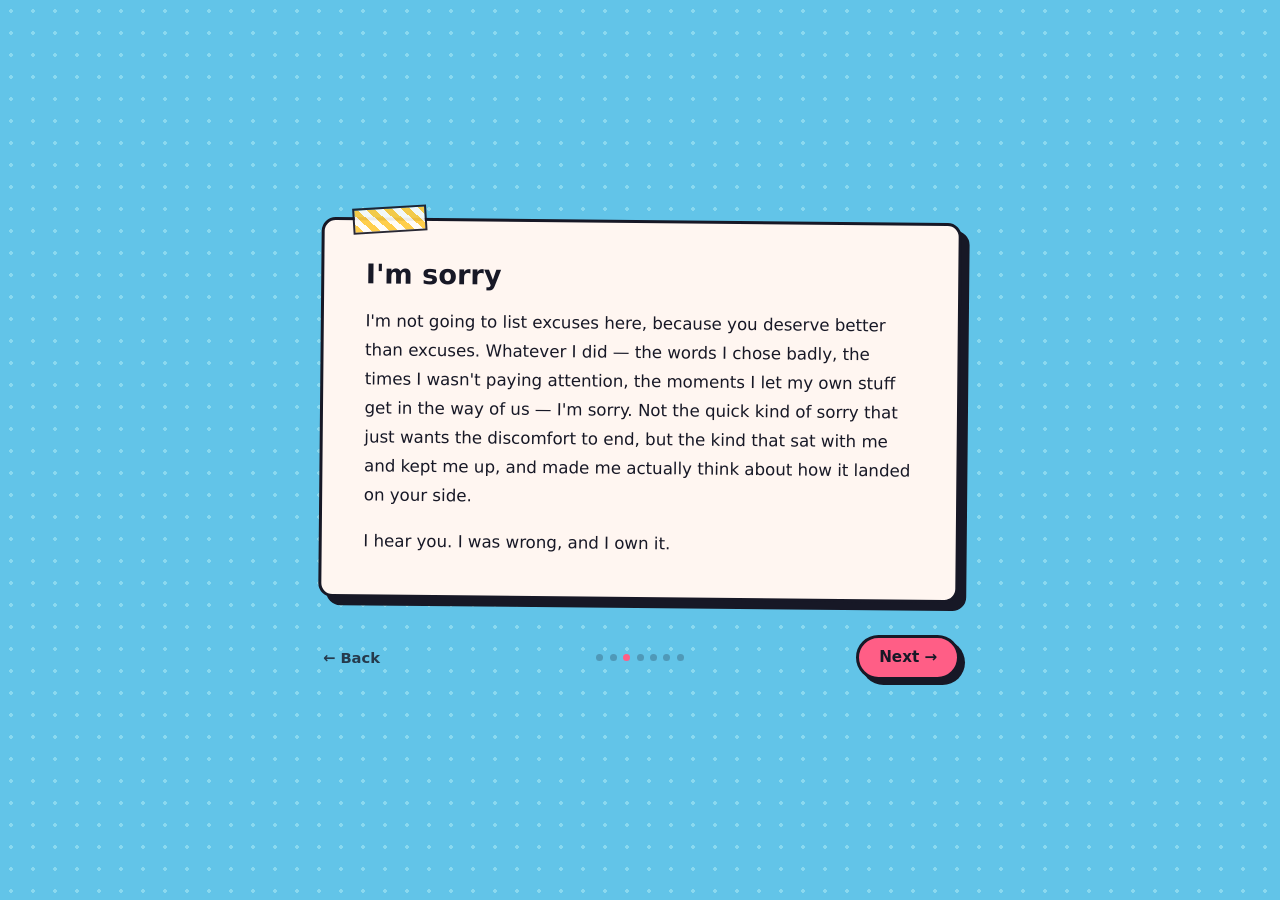
==== panel-1.html @ 55ea7558 "Add files via upload" ====
<!DOCTYPE html>
<html lang="en">
<head>
<meta charset="UTF-8">
<meta name="viewport" content="width=device-width, initial-scale=1.0">
<link rel="stylesheet" href="styles.css">
</head>
<body>
<div class="page">
  <div class="shell">
    <section class="panel panel--b">
      <div class="tape" aria-hidden="true"></div>
      <h2>I'm sorry</h2>
      <p>I'm not going to list excuses here, because you deserve better than excuses. Whatever I did — the words I chose badly, the times I wasn't paying attention, the moments I let my own stuff get in the way of us — I'm sorry. Not the quick kind of sorry that just wants the discomfort to end, but the kind that sat with me and kept me up, and made me actually think about how it landed on your side.</p>
      <p>I hear you. I was wrong, and I own it.</p>
    </section>

    <nav class="page-nav">
      <a class="btn-back" href="index.html">← Back</a>
      <span class="progress-dots" aria-hidden="true">
        <span class="dot"></span><span class="dot"></span><span class="dot is-current"></span><span class="dot"></span><span class="dot"></span><span class="dot"></span><span class="dot"></span>
      </span>
      <a class="btn-next" href="panel-2.html">Next →</a>
    </nav>
  </div>
</div>
</body>
</html>
---- styles.css ----
:root {
  --ink: #171826;
  --bg: #62c4e8;
  --bg-soft: #8ad9ef;
  --paper: #fff6f1;
  --paper-alt: #fffdf9;
  --pink: #ff5e86;
  --pink-deep: #e8305f;
  --yellow: #ffcb3d;
  --green: #3fb873;
  --line: rgba(23, 24, 38, 0.16);
  --shadow-hard: var(--ink);
  color-scheme: light;
}

@media (prefers-color-scheme: dark) {
  :root {
    --ink: #f3efe4;
    --bg: #0e1130;
    --bg-soft: #171a3d;
    --paper: #1c1f3c;
    --paper-alt: #22254a;
    --pink: #ff7a9c;
    --pink-deep: #ff4d78;
    --yellow: #ffd35c;
    --green: #57cf8a;
    --line: rgba(243, 239, 228, 0.18);
    --shadow-hard: #05061a;
    color-scheme: dark;
  }
}

:root[data-theme="dark"] {
  --ink: #f3efe4;
  --bg: #0e1130;
  --bg-soft: #171a3d;
  --paper: #1c1f3c;
  --paper-alt: #22254a;
  --pink: #ff7a9c;
  --pink-deep: #ff4d78;
  --yellow: #ffd35c;
  --green: #57cf8a;
  --line: rgba(243, 239, 228, 0.18);
  --shadow-hard: #05061a;
  color-scheme: dark;
}

:root[data-theme="light"] {
  --ink: #171826;
  --bg: #62c4e8;
  --bg-soft: #8ad9ef;
  --paper: #fff6f1;
  --paper-alt: #fffdf9;
  --pink: #ff5e86;
  --pink-deep: #e8305f;
  --yellow: #ffcb3d;
  --green: #3fb873;
  --line: rgba(23, 24, 38, 0.16);
  --shadow-hard: #171826;
  color-scheme: light;
}

* { box-sizing: border-box; }

html, body { height: 100%; }

body {
  margin: 0;
  min-height: 100dvh;
  background: var(--bg);
  color: var(--ink);
  font-family: -apple-system, BlinkMacSystemFont, "Segoe UI", system-ui, sans-serif;
  overflow-x: hidden;
  background-image: radial-gradient(circle, var(--bg-soft) 1.6px, transparent 1.6px);
  background-size: 22px 22px;
  display: flex;
  flex-direction: column;
  align-items: center;
  justify-content: center;
  padding: clamp(1.4rem, 5vw, 3rem) clamp(1.1rem, 4vw, 2rem);
}

a { color: inherit; }

.display {
  font-family: "Arial Black", "Segoe UI Black", "Helvetica Neue", system-ui, sans-serif;
  font-weight: 900;
  letter-spacing: 0.01em;
  text-wrap: balance;
  -webkit-text-stroke: 1.5px var(--ink);
  text-shadow: 4px 4px 0 var(--shadow-hard);
}

.shell {
  width: 100%;
  max-width: 640px;
  display: flex;
  flex-direction: column;
  align-items: center;
  text-align: center;
}

@media (prefers-reduced-motion: no-preference) {
  .shell { animation: rise 0.55s ease both; }
}
@keyframes rise {
  from { opacity: 0; transform: translateY(14px); }
  to { opacity: 1; transform: translateY(0); }
}

/* ---------- SPLASH (cover / closing) ---------- */

.eyebrow {
  display: inline-flex;
  align-items: center;
  gap: 0.5em;
  background: var(--paper);
  border: 3px solid var(--ink);
  border-radius: 999px;
  padding: 0.4em 1.1em;
  font-size: 0.72rem;
  font-weight: 800;
  letter-spacing: 0.16em;
  text-transform: uppercase;
  box-shadow: 4px 4px 0 var(--shadow-hard);
  transform: rotate(-2deg);
  color: var(--ink);
}

.splash h1 {
  margin: 1.1em 0 0.5em;
  font-size: clamp(2.1rem, 6.4vw, 3.6rem);
  line-height: 1.05;
  color: var(--paper);
  max-width: 15ch;
}
.splash h1 mark {
  background: none;
  color: var(--pink);
}

.splash .sub {
  max-width: 44ch;
  margin: 0;
  font-size: clamp(1rem, 2.2vw, 1.14rem);
  line-height: 1.65;
  color: var(--paper);
  font-weight: 600;
}

.doodle-row {
  margin-top: 2rem;
  display: flex;
  justify-content: center;
  gap: 0.6rem;
}
.doodle-row svg { display: block; }

@media (prefers-reduced-motion: no-preference) {
  .float-doodle { animation: bob 4.5s ease-in-out infinite; }
  .float-doodle:nth-child(2) { animation-delay: 0.6s; }
  .float-doodle:nth-child(3) { animation-delay: 1.2s; }
}
@keyframes bob {
  0%, 100% { transform: translateY(0) rotate(-4deg); }
  50% { transform: translateY(-9px) rotate(4deg); }
}

.salutation-card {
  margin-top: 2rem;
  background: var(--paper-alt);
  border: 3px solid var(--ink);
  border-radius: 12px;
  padding: 1.1em 1.6em;
  box-shadow: 6px 6px 0 var(--shadow-hard);
  transform: rotate(0.6deg);
}
.salutation-card p {
  margin: 0;
  font-size: clamp(1.15rem, 3vw, 1.4rem);
  font-weight: 800;
}
.edit-tag {
  border-bottom: 3px dashed var(--pink);
  padding-bottom: 0.05em;
}

.closing .sub { color: var(--paper); }
.closing p.body-text {
  max-width: 50ch;
  margin: 1.2em 0 0;
  font-size: 1.03rem;
  line-height: 1.75;
  color: var(--paper);
  font-weight: 500;
}
.signature {
  margin-top: 1.6rem;
  font-size: 1.15rem;
  font-weight: 800;
  color: var(--paper);
}

.heart-btn {
  position: relative;
  display: inline-flex;
  align-items: center;
  gap: 0.6em;
  background: var(--pink);
  color: var(--ink);
  border: 3px solid var(--ink);
  border-radius: 999px;
  padding: 0.85em 1.6em;
  font-size: 1rem;
  font-weight: 800;
  cursor: pointer;
  box-shadow: 5px 5px 0 var(--shadow-hard);
  transition: transform 0.12s ease, box-shadow 0.12s ease;
  font-family: inherit;
  margin-top: 1.8rem;
}
.heart-btn:hover { transform: translate(-2px, -2px); box-shadow: 7px 7px 0 var(--shadow-hard); }
.heart-btn:active { transform: translate(1px, 1px); box-shadow: 3px 3px 0 var(--shadow-hard); }
.heart-btn:focus-visible { outline: 3px solid var(--green); outline-offset: 3px; }

#confetti-canvas {
  position: fixed;
  inset: 0;
  pointer-events: none;
  z-index: 50;
}

.foot-note {
  margin-top: 2rem;
  font-size: 0.78rem;
  opacity: 0.75;
  font-weight: 600;
  color: var(--paper);
}

/* ---------- PANEL (comic card) ---------- */

.panel {
  position: relative;
  width: 100%;
  background: var(--paper);
  border: 3px solid var(--ink);
  border-radius: 14px;
  padding: clamp(1.6rem, 4vw, 2.4rem) clamp(1.6rem, 4vw, 2.6rem);
  box-shadow: 8px 8px 0 var(--shadow-hard);
  text-align: left;
}
.panel--a { transform: rotate(-0.6deg); }
.panel--b { transform: rotate(0.55deg); }

.panel .tape {
  position: absolute;
  top: -14px;
  left: 28px;
  width: 74px;
  height: 26px;
  background: repeating-linear-gradient(45deg, var(--yellow), var(--yellow) 6px, var(--paper-alt) 6px, var(--paper-alt) 12px);
  border: 2px solid var(--ink);
  transform: rotate(-4deg);
  opacity: 0.92;
}

.panel .tag {
  display: inline-block;
  font-size: 0.68rem;
  font-weight: 800;
  letter-spacing: 0.14em;
  text-transform: uppercase;
  color: var(--paper-alt);
  background: var(--ink);
  padding: 0.3em 0.7em;
  border-radius: 6px;
  margin-bottom: 0.9em;
}

.panel h2 {
  margin: 0 0 0.6em;
  font-size: clamp(1.35rem, 3vw, 1.7rem);
  font-family: "Arial Black", "Segoe UI Black", "Helvetica Neue", system-ui, sans-serif;
  font-weight: 900;
  color: var(--ink);
}

.panel p {
  font-size: 1.04rem;
  line-height: 1.75;
  max-width: 62ch;
  margin: 0;
  color: var(--ink);
}
.panel p + p { margin-top: 1em; }

.gauge-row {
  display: flex;
  align-items: center;
  gap: clamp(1.2rem, 4vw, 2rem);
  flex-wrap: wrap;
  margin-top: 1.3rem;
}
.gauge-row svg { flex: 0 0 auto; }
.gauge-label {
  font-size: 0.85rem;
  font-weight: 700;
  color: var(--ink);
  opacity: 0.75;
  max-width: 30ch;
}

.countdown {
  display: grid;
  grid-template-columns: repeat(4, 1fr);
  gap: 0.7rem;
  margin: 1.6rem 0 0.4rem;
}
.count-cell {
  background: var(--ink);
  color: var(--paper-alt);
  border-radius: 10px;
  padding: 0.8em 0.4em;
  text-align: center;
}
.count-cell .num {
  display: block;
  font-family: "Arial Black", "Segoe UI Black", system-ui, sans-serif;
  font-weight: 900;
  font-size: clamp(1.3rem, 4vw, 1.9rem);
  font-variant-numeric: tabular-nums;
  color: var(--yellow);
}
.count-cell .unit {
  display: block;
  font-size: 0.62rem;
  letter-spacing: 0.12em;
  text-transform: uppercase;
  margin-top: 0.3em;
  opacity: 0.85;
}

.date-badge {
  display: inline-flex;
  flex-direction: column;
  align-items: center;
  justify-content: center;
  width: 84px;
  height: 84px;
  border-radius: 50%;
  background: var(--pink);
  border: 3px solid var(--ink);
  color: var(--ink);
  font-weight: 900;
  float: right;
  margin: -6px 0 0.8em 1em;
  transform: rotate(6deg);
  box-shadow: 4px 4px 0 var(--shadow-hard);
}
.date-badge .m { font-size: 0.62rem; letter-spacing: 0.1em; text-transform: uppercase; }
.date-badge .d { font-size: 1.55rem; line-height: 1; }

/* ---------- PAGE NAV ---------- */

.page-nav {
  width: 100%;
  margin-top: clamp(1.6rem, 4vw, 2.2rem);
  display: grid;
  grid-template-columns: 1fr auto 1fr;
  align-items: center;
  gap: 0.8rem;
}

.btn-back,
.btn-next,
.btn-again {
  font-family: inherit;
  font-weight: 800;
  text-decoration: none;
  border-radius: 999px;
  white-space: nowrap;
}

.btn-back {
  justify-self: start;
  color: var(--ink);
  font-size: 0.92rem;
  padding: 0.5em 0.2em;
  opacity: 0.8;
}
.page.on-splash .btn-back { color: var(--paper); }
.btn-back:hover { opacity: 1; text-decoration: underline; }

.btn-next {
  justify-self: end;
  background: var(--pink);
  color: var(--ink);
  border: 3px solid var(--ink);
  padding: 0.7em 1.3em;
  font-size: 0.95rem;
  box-shadow: 5px 5px 0 var(--shadow-hard);
  transition: transform 0.12s ease, box-shadow 0.12s ease;
}
.btn-next:hover { transform: translate(-2px, -2px); box-shadow: 7px 7px 0 var(--shadow-hard); }
.btn-next:active { transform: translate(1px, 1px); box-shadow: 3px 3px 0 var(--shadow-hard); }

.btn-again {
  justify-self: end;
  background: var(--paper-alt);
  color: var(--ink);
  border: 3px solid var(--ink);
  padding: 0.7em 1.3em;
  font-size: 0.95rem;
  box-shadow: 5px 5px 0 var(--shadow-hard);
  transition: transform 0.12s ease, box-shadow 0.12s ease;
}
.btn-again:hover { transform: translate(-2px, -2px); box-shadow: 7px 7px 0 var(--shadow-hard); }

.btn-back:focus-visible,
.btn-next:focus-visible,
.btn-again:focus-visible {
  outline: 3px solid var(--green);
  outline-offset: 3px;
}

.progress-dots {
  display: flex;
  justify-content: center;
  gap: 0.4rem;
}
.progress-dots .dot {
  width: 7px;
  height: 7px;
  border-radius: 50%;
  background: var(--ink);
  opacity: 0.25;
}
.progress-dots .dot.is-current {
  opacity: 1;
  background: var(--pink);
}
.page.on-splash .progress-dots .dot { background: var(--paper); }
.page.on-splash .progress-dots .dot.is-current { background: var(--pink); opacity: 1; }
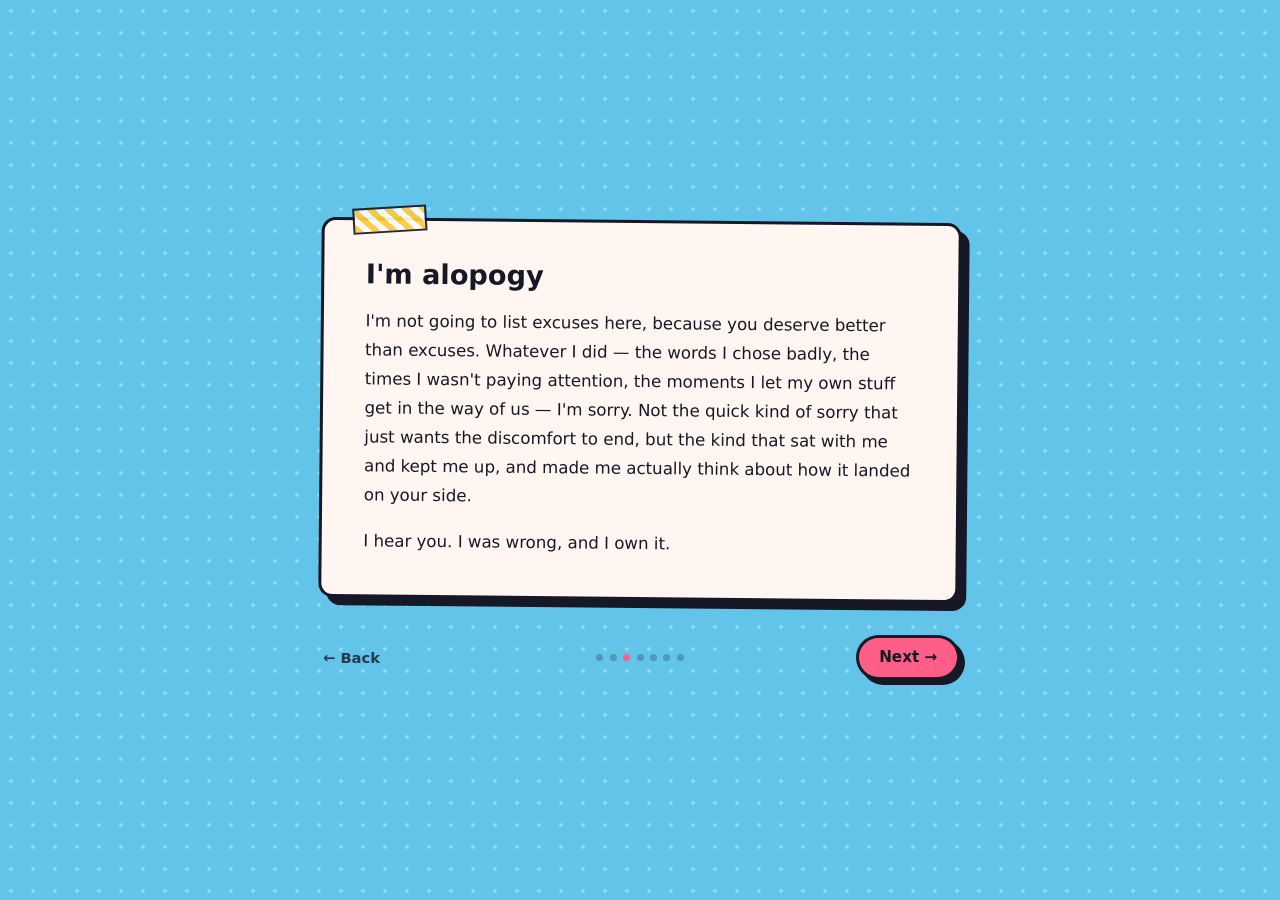
==== commit 7fbd8f0c: "Update panel-1.html" ====
--- a/panel-1.html
+++ b/panel-1.html
@@ -10,7 +10,7 @@
   <div class="shell">
     <section class="panel panel--b">
       <div class="tape" aria-hidden="true"></div>
-      <h2>I'm sorry</h2>
+      <h2>I'm alopogy</h2>
       <p>I'm not going to list excuses here, because you deserve better than excuses. Whatever I did — the words I chose badly, the times I wasn't paying attention, the moments I let my own stuff get in the way of us — I'm sorry. Not the quick kind of sorry that just wants the discomfort to end, but the kind that sat with me and kept me up, and made me actually think about how it landed on your side.</p>
       <p>I hear you. I was wrong, and I own it.</p>
     </section>
